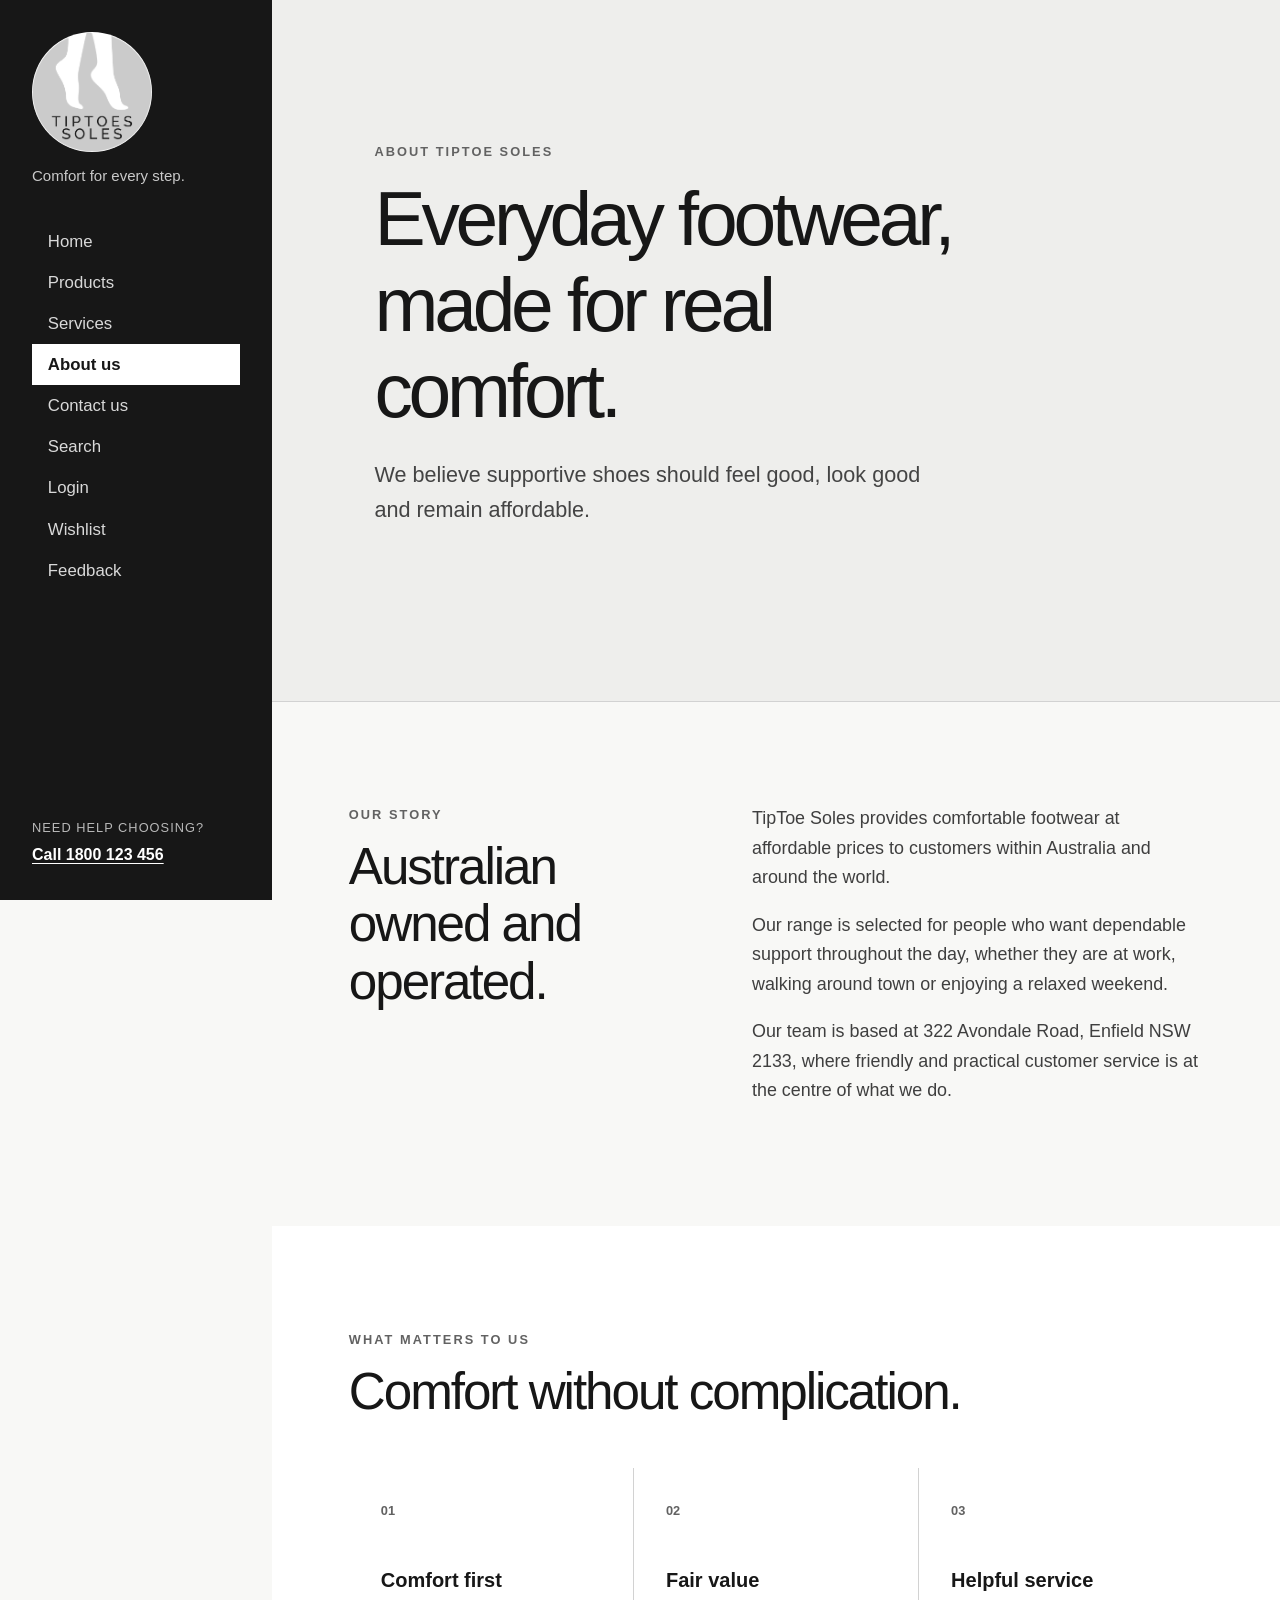
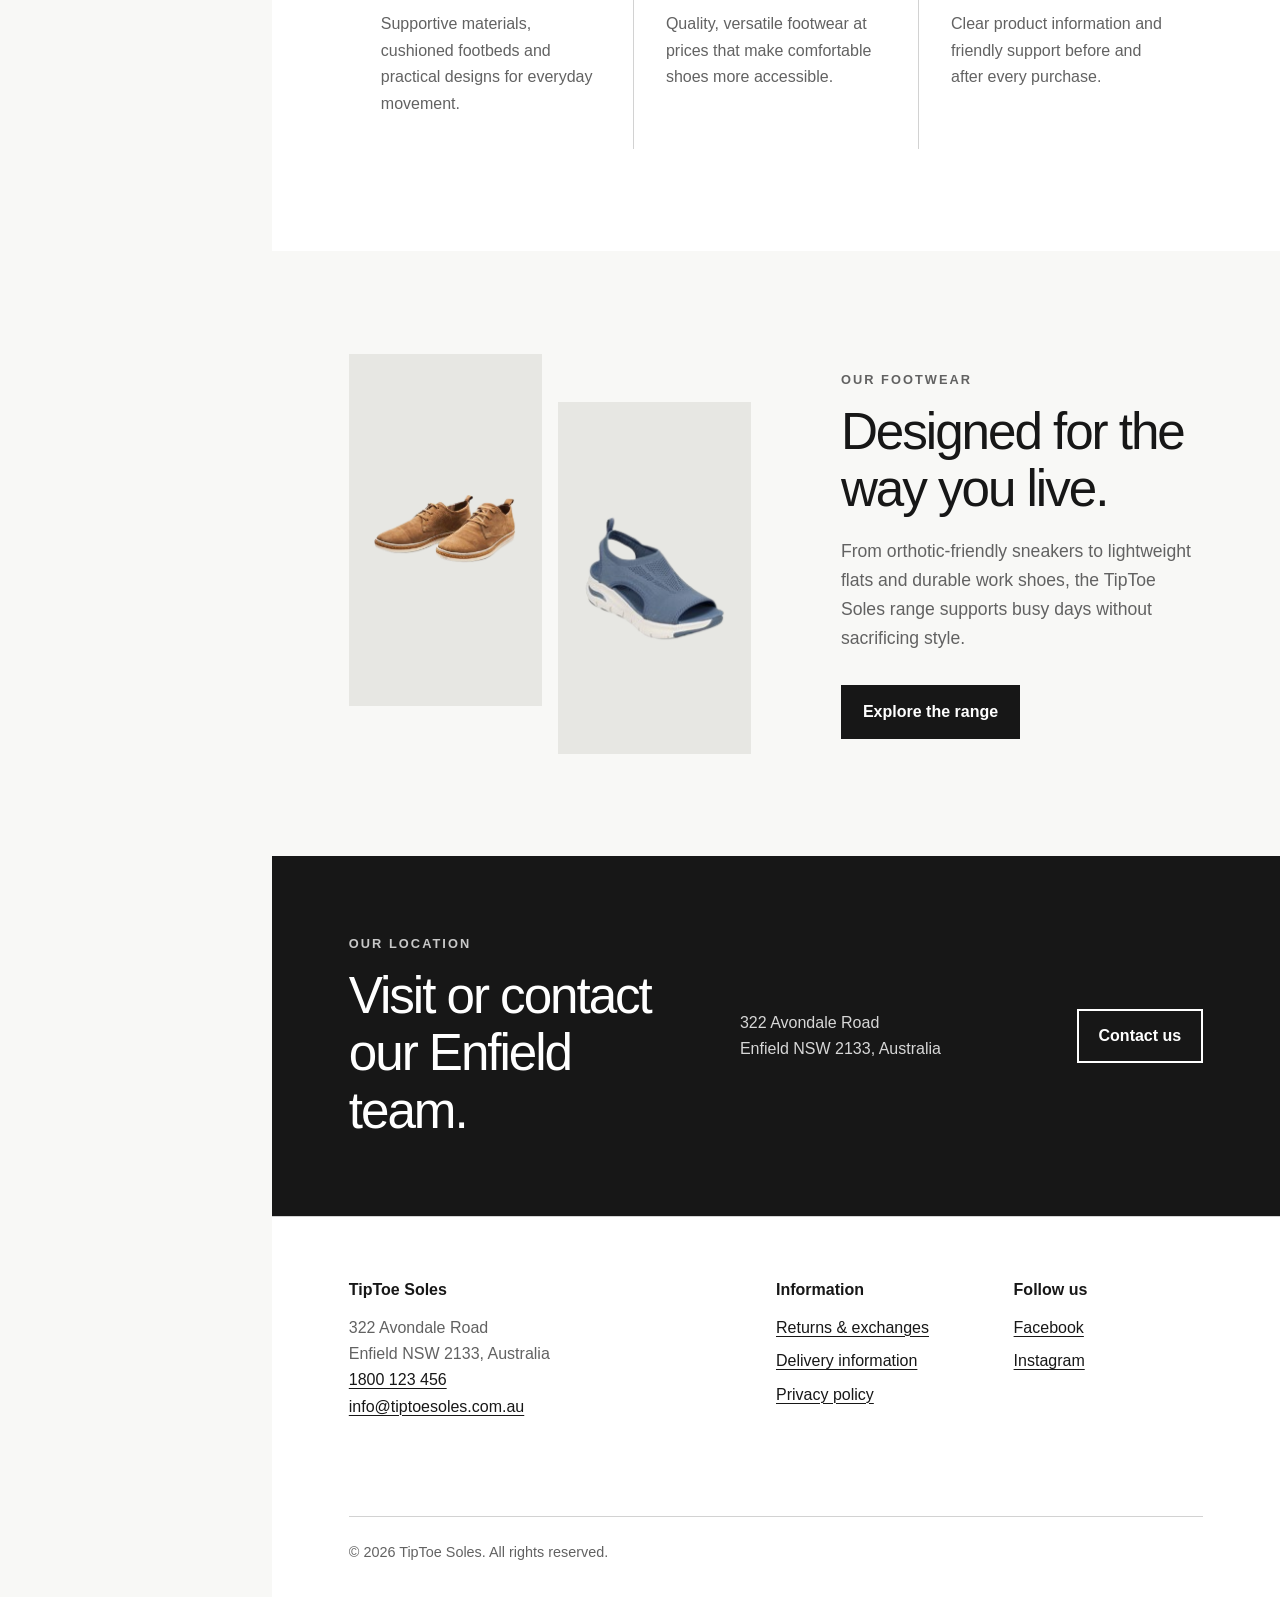
==== about.html @ 73b61283 "first commit" ====
<!doctype html>
<html lang="en-AU">
<head>
  <meta charset="utf-8">
  <meta name="viewport" content="width=device-width, initial-scale=1">
  <meta name="description" content="Learn about TipToe Soles, an Australian owned and operated comfort footwear company.">
  <title>About Us | TipToe Soles</title>
  <link rel="stylesheet" href="styles.css">
</head>
<body>
  <a class="skip-link" href="#main-content">Skip to main content</a>

  <div class="site-shell">
    <header class="site-header">
      <a class="brand" href="index.html" aria-label="TipToe Soles home">
        <img src="images/TipToe Soles_Logo_colour.png" alt="TipToe Soles">
      </a>
      <p class="brand-line">Comfort for every step.</p>

      <nav class="site-nav" aria-label="Main navigation">
        <ul>
          <li><a href="index.html">Home</a></li>
          <li><a href="products.html">Products</a></li>
          <li><a href="index.html#services">Services</a></li>
          <li><a class="current-page" href="about.html" aria-current="page">About us</a></li>
          <li><a href="contact.html">Contact us</a></li>
          <li><a href="search.html">Search</a></li>
          <li><a href="login.html">Login</a></li>
          <li><a href="wishlist.html">Wishlist</a></li>
          <li><a href="feedback.html">Feedback</a></li>
        </ul>
      </nav>

      <p class="header-help">Need help choosing?</p>
      <a class="text-link light-link" href="tel:1800123456">Call 1800 123 456</a>
    </header>

    <div class="page-column">
      <main id="main-content">
        <header class="page-hero">
          <p class="eyebrow">About TipToe Soles</p>
          <h1>Everyday footwear, made for real comfort.</h1>
          <p>We believe supportive shoes should feel good, look good and remain affordable.</p>
        </header>

        <section class="story-grid section" aria-labelledby="story-heading">
          <div>
            <p class="eyebrow">Our story</p>
            <h2 id="story-heading">Australian owned and operated.</h2>
          </div>
          <div class="prose">
            <p>TipToe Soles provides comfortable footwear at affordable prices to customers within Australia and around the world.</p>
            <p>Our range is selected for people who want dependable support throughout the day, whether they are at work, walking around town or enjoying a relaxed weekend.</p>
            <p>Our team is based at 322 Avondale Road, Enfield NSW 2133, where friendly and practical customer service is at the centre of what we do.</p>
          </div>
        </section>

        <section class="values-section section" aria-labelledby="values-heading">
          <p class="eyebrow">What matters to us</p>
          <h2 id="values-heading">Comfort without complication.</h2>
          <div class="values-grid">
            <article>
              <p class="number" aria-hidden="true">01</p>
              <h3>Comfort first</h3>
              <p>Supportive materials, cushioned footbeds and practical designs for everyday movement.</p>
            </article>
            <article>
              <p class="number" aria-hidden="true">02</p>
              <h3>Fair value</h3>
              <p>Quality, versatile footwear at prices that make comfortable shoes more accessible.</p>
            </article>
            <article>
              <p class="number" aria-hidden="true">03</p>
              <h3>Helpful service</h3>
              <p>Clear product information and friendly support before and after every purchase.</p>
            </article>
          </div>
        </section>

        <section class="about-feature" aria-labelledby="footwear-heading">
          <div class="about-image-grid">
            <img src="images/Gary Tan.png" alt="Gary Tan men's leather comfort shoe">
            <img src="images/Clancy Blue.png" alt="Clancy Blue women's ventilated comfort sandal">
          </div>
          <div>
            <p class="eyebrow">Our footwear</p>
            <h2 id="footwear-heading">Designed for the way you live.</h2>
            <p>From orthotic-friendly sneakers to lightweight flats and durable work shoes, the TipToe Soles range supports busy days without sacrificing style.</p>
            <a class="button button-primary" href="products.html">Explore the range</a>
          </div>
        </section>

        <section class="contact-band" aria-labelledby="visit-heading">
          <div>
            <p class="eyebrow">Our location</p>
            <h2 id="visit-heading">Visit or contact our Enfield team.</h2>
          </div>
          <address>322 Avondale Road<br>Enfield NSW 2133, Australia</address>
          <a class="button button-tertiary" href="contact.html">Contact us</a>
        </section>
      </main>

      <footer class="site-footer">
        <div>
          <h2>TipToe Soles</h2>
          <address>322 Avondale Road<br>Enfield NSW 2133, Australia</address>
          <p><a href="tel:1800123456">1800 123 456</a><br><a href="mailto:info@tiptoesoles.com.au">info@tiptoesoles.com.au</a></p>
        </div>
        <div>
          <h2>Information</h2>
          <ul>
            <li><a href="returns.html">Returns &amp; exchanges</a></li>
            <li><a href="delivery.html">Delivery information</a></li>
            <li><a href="privacy.html">Privacy policy</a></li>
          </ul>
        </div>
        <div>
          <h2>Follow us</h2>
          <ul>
            <li><a href="https://www.facebook.com/">Facebook</a></li>
            <li><a href="https://www.instagram.com/">Instagram</a></li>
          </ul>
        </div>
        <p class="copyright">&copy; 2026 TipToe Soles. All rights reserved.</p>
      </footer>
    </div>
  </div>
</body>
</html>
---- styles.css ----
:root {
  --ink: #171717;
  --charcoal: #252525;
  --mid-grey: #626262;
  --line: #d2d2d2;
  --mist: #eeeeec;
  --soft-white: #f8f8f6;
  --white: #ffffff;
  --content-width: 1180px;
}

* {
  box-sizing: border-box;
}

html {
  scroll-behavior: smooth;
}

body {
  margin: 0;
  background: var(--soft-white);
  color: var(--ink);
  font-family: Arial, Helvetica, sans-serif;
  font-size: 1rem;
  line-height: 1.65;
}

img {
  display: block;
  max-width: 100%;
}

a {
  color: var(--ink);
  text-decoration-thickness: 0.08em;
  text-underline-offset: 0.18em;
}

a:visited {
  color: #484848;
}

a:hover {
  color: #000000;
  text-decoration-thickness: 0.14em;
}

a:focus-visible,
button:focus-visible,
input:focus-visible,
select:focus-visible,
textarea:focus-visible {
  outline: 3px solid #000000;
  outline-offset: 4px;
}

h1,
h2,
h3,
p {
  margin-top: 0;
}

h1,
h2,
h3 {
  line-height: 1.12;
}

h1 {
  max-width: 13ch;
  margin-bottom: 1.5rem;
  font-size: clamp(2.8rem, 6vw, 6rem);
  font-weight: 500;
  letter-spacing: -0.055em;
}

h2 {
  margin-bottom: 1.25rem;
  font-size: clamp(2rem, 4vw, 3.6rem);
  font-weight: 500;
  letter-spacing: -0.04em;
}

h3 {
  font-size: 1.25rem;
}

address {
  font-style: normal;
}

.skip-link {
  position: fixed;
  z-index: 20;
  top: 0.75rem;
  left: 0.75rem;
  padding: 0.7rem 1rem;
  transform: translateY(-160%);
  background: var(--white);
  color: var(--ink);
  font-weight: 700;
}

.skip-link:focus {
  transform: translateY(0);
}

.site-shell {
  display: grid;
  grid-template-columns: 17rem minmax(0, 1fr);
  min-height: 100vh;
}

.site-header {
  position: sticky;
  top: 0;
  display: flex;
  height: 100vh;
  padding: 2rem;
  flex-direction: column;
  background: var(--ink);
  color: var(--white);
}

.brand {
  display: block;
  width: 7.5rem;
  margin-bottom: 0.75rem;
  background: var(--white);
  border-radius: 50%;
}

.brand img {
  width: 100%;
  height: auto;
  border-radius: 50%;
  filter: grayscale(1) contrast(1.1);
}

.brand-line {
  margin-bottom: 2rem;
  color: #c9c9c9;
  font-size: 0.94rem;
}

.site-nav ul,
.site-footer ul {
  margin: 0;
  padding: 0;
  list-style: none;
}

.site-nav a {
  display: block;
  padding: 0.42rem 0.8rem;
  border-left: 3px solid transparent;
  color: #d9d9d9;
  font-size: 1.05rem;
  text-decoration: none;
}

.site-nav a:visited {
  color: #d9d9d9;
}

.site-nav a:hover,
.site-nav a:focus-visible {
  border-left-color: #8f8f8f;
  background: #333333;
  color: var(--white);
}

.site-nav .current-page,
.site-nav .current-page:visited {
  border-left-color: var(--white);
  background: var(--white);
  color: var(--ink);
  font-weight: 700;
}

.header-help {
  margin-top: auto;
  margin-bottom: 0.2rem;
  color: #b8b8b8;
  font-size: 0.8rem;
  letter-spacing: 0.08em;
  text-transform: uppercase;
}

.light-link,
.light-link:visited {
  color: var(--white);
}

.page-column {
  min-width: 0;
}

.hero {
  display: grid;
  min-height: 75vh;
  padding: clamp(3rem, 7vw, 7rem);
  grid-template-columns: minmax(0, 1fr) minmax(20rem, 0.85fr);
  align-items: center;
  gap: clamp(2.5rem, 6vw, 6rem);
}

.eyebrow {
  margin-bottom: 0.8rem;
  color: var(--mid-grey);
  font-size: 0.8rem;
  font-weight: 700;
  letter-spacing: 0.16em;
  text-transform: uppercase;
}

.hero-intro,
.page-hero > p:last-child {
  max-width: 36rem;
  margin-bottom: 2rem;
  color: #444444;
  font-size: clamp(1.12rem, 2vw, 1.35rem);
}

.button-row {
  display: flex;
  flex-wrap: wrap;
  gap: 0.75rem;
}

.button {
  display: inline-block;
  min-height: 3rem;
  padding: 0.72rem 1.25rem;
  border: 2px solid var(--ink);
  font: inherit;
  font-weight: 700;
  text-decoration: none;
  cursor: pointer;
}

.button:visited {
  color: inherit;
}

.button-primary {
  background: var(--ink);
  color: var(--white);
}

.button-primary:visited,
.button-primary:hover {
  color: var(--white);
}

.button-primary:hover {
  background: #3a3a3a;
}

.button-secondary {
  background: transparent;
  color: var(--ink);
}

.button-secondary:hover {
  background: var(--mist);
}

.button-tertiary {
  background: transparent;
  color: var(--white);
  border: 2px solid var(--white);
}

.button-tertiary:visited {
  color: var(--white);
}

.button-tertiary:hover {
  background: var(--mist);
  color: var(--ink);
}

.button-light {
  border-color: var(--white);
  background: var(--white);
  color: var(--ink);
}

.button-light:visited,
.button-light:hover {
  color: var(--ink);
}

.button-light:hover {
  background: #dfdfdf;
}

.hero-product {
  padding: clamp(1.5rem, 4vw, 3rem);
  background: var(--mist);
}

.hero-product > img {
  width: 100%;
  min-height: 18rem;
  object-fit: contain;
  mix-blend-mode: multiply;
}

.product-label,
.product-type {
  margin-bottom: 0.4rem;
  color: var(--mid-grey);
  font-size: 0.8rem;
  font-weight: 700;
  letter-spacing: 0.08em;
  text-transform: uppercase;
}

.featured-details {
  display: flex;
  padding-top: 1.25rem;
  border-top: 1px solid #bdbdbd;
  justify-content: space-between;
  gap: 1.5rem;
}

.featured-details h2 {
  margin-bottom: 0.3rem;
  font-size: 1.5rem;
  font-weight: 700;
  letter-spacing: -0.02em;
}

.featured-details p {
  margin-bottom: 0;
  color: var(--mid-grey);
}

.featured-details .price {
  color: var(--ink);
  font-size: 1.4rem;
  font-weight: 700;
}

.benefits {
  display: grid;
  padding: 1.5rem clamp(3rem, 7vw, 7rem);
  border-top: 1px solid var(--line);
  border-bottom: 1px solid var(--line);
  grid-template-columns: repeat(3, 1fr);
  gap: 2rem;
}

.benefits p {
  margin-bottom: 0;
}

.benefits strong,
.benefits span {
  display: block;
}

.benefits span {
  color: var(--mid-grey);
  font-size: 0.92rem;
}

.section {
  max-width: var(--content-width);
  margin-inline: auto;
  padding: clamp(4rem, 8vw, 8rem) clamp(2rem, 6vw, 5rem);
}

.section-heading {
  display: flex;
  margin-bottom: 2.5rem;
  align-items: end;
  justify-content: space-between;
  gap: 2rem;
}

.section-heading h2 {
  margin-bottom: 0;
}

.text-link {
  font-weight: 700;
}

.product-grid {
  display: grid;
  grid-template-columns: repeat(3, 1fr);
  gap: 1.5rem;
}

.product-card {
  border: 1px solid var(--line);
  background: var(--white);
}

.product-card > a {
  display: block;
  padding: 1.5rem;
  background: var(--mist);
}

.product-card img {
  width: 100%;
  height: 14rem;
  object-fit: contain;
  mix-blend-mode: multiply;
  transition: transform 180ms ease;
}

.product-card > a:hover img {
  transform: scale(1.03);
}

.product-card-content {
  padding: 1.4rem;
}

.product-card h3 {
  margin-bottom: 0.5rem;
}

.product-card-content > p:not(.product-type):not(.card-price) {
  min-height: 5rem;
  color: var(--mid-grey);
}

.card-price {
  margin-bottom: 0;
  font-size: 1.2rem;
  font-weight: 700;
}

.service-panel,
.contact-band {
  display: grid;
  padding: clamp(3rem, 6vw, 6rem);
  background: var(--ink);
  color: var(--white);
  grid-template-columns: 1.1fr 0.9fr;
  align-items: center;
  gap: 4rem;
}

.service-panel .eyebrow,
.contact-band .eyebrow {
  color: #c8c8c8;
}

.service-panel h2,
.contact-band h2 {
  margin-bottom: 0;
}

.service-panel > div:last-child p {
  margin-bottom: 1.5rem;
  color: #d7d7d7;
  font-size: 1.1rem;
}

.site-footer {
  display: grid;
  padding: 4rem clamp(2rem, 6vw, 5rem) 2rem;
  border-top: 1px solid var(--line);
  background: var(--white);
  grid-template-columns: 2fr 1fr 1fr;
  gap: 3rem;
}

.site-footer h2 {
  margin-bottom: 1rem;
  font-size: 1rem;
  font-weight: 700;
  letter-spacing: 0;
}

.site-footer p,
.site-footer address {
  color: var(--mid-grey);
}

.site-footer li {
  margin-bottom: 0.45rem;
}

.copyright {
  margin-top: 2rem;
  margin-bottom: 0;
  padding-top: 1.5rem;
  border-top: 1px solid var(--line);
  grid-column: 1 / -1;
  font-size: 0.9rem;
}

.page-hero {
  padding: clamp(5rem, 11vw, 10rem) clamp(2rem, 8vw, 8rem);
  border-bottom: 1px solid var(--line);
  background: var(--mist);
}

.page-hero h1 {
  max-width: 14ch;
}

.story-grid {
  display: grid;
  grid-template-columns: 0.8fr 1.2fr;
  gap: clamp(3rem, 8vw, 7rem);
}

.prose {
  max-width: 42rem;
  color: #3f3f3f;
  font-size: 1.12rem;
}

.values-section {
  max-width: none;
  background: var(--white);
}

.values-section > .eyebrow,
.values-section > h2,
.values-grid {
  max-width: calc(var(--content-width) - 10rem);
  margin-inline: auto;
}

.values-grid {
  display: grid;
  margin-top: 3rem;
  grid-template-columns: repeat(3, 1fr);
  gap: 1px;
  background: var(--line);
}

.values-grid article {
  padding: 2rem;
  background: var(--white);
}

.values-grid .number {
  margin-bottom: 3rem;
  color: var(--mid-grey);
  font-size: 0.8rem;
  font-weight: 700;
}

.values-grid article p:last-child {
  margin-bottom: 0;
  color: var(--mid-grey);
}

.about-feature {
  display: grid;
  max-width: var(--content-width);
  margin-inline: auto;
  padding: clamp(4rem, 8vw, 8rem) clamp(2rem, 6vw, 5rem);
  grid-template-columns: 1fr 0.9fr;
  align-items: center;
  gap: clamp(3rem, 7vw, 7rem);
}

.about-image-grid {
  display: grid;
  grid-template-columns: 1fr 1fr;
  gap: 1rem;
}

.about-image-grid img {
  width: 100%;
  height: 22rem;
  padding: 1.5rem;
  background: var(--mist);
  object-fit: contain;
  mix-blend-mode: multiply;
}

.about-image-grid img:last-child {
  margin-top: 3rem;
}

.about-feature > div:last-child > p:not(.eyebrow) {
  margin-bottom: 2rem;
  color: var(--mid-grey);
  font-size: 1.1rem;
}

.contact-band {
  grid-template-columns: 1.2fr 1fr auto;
}

.contact-band address {
  color: #d7d7d7;
}

.contact-hero {
  background: var(--ink);
  color: var(--white);
}

.contact-hero .eyebrow,
.contact-hero > p:last-child {
  color: #c8c8c8;
}

.contact-layout {
  display: grid;
  grid-template-columns: 0.8fr 1.2fr;
  gap: clamp(3rem, 8vw, 7rem);
}

.contact-details > p:not(.eyebrow) {
  color: var(--mid-grey);
}

.contact-details dl {
  margin: 2.5rem 0;
}

.contact-details dl div {
  padding: 1.1rem 0;
  border-top: 1px solid var(--line);
}

.contact-details dl div:last-child {
  border-bottom: 1px solid var(--line);
}

.contact-details dt {
  color: var(--mid-grey);
  font-size: 0.8rem;
  font-weight: 700;
  letter-spacing: 0.08em;
  text-transform: uppercase;
}

.contact-details dd {
  margin-left: 0;
  font-size: 1.05rem;
}

.policy-help {
  padding: 1.5rem;
  background: var(--mist);
}

.policy-help p {
  color: var(--mid-grey);
}

.contact-form fieldset {
  margin: 0;
  padding: 2rem;
  border: 1px solid var(--line);
  background: var(--white);
}

.contact-form legend {
  padding: 0 0.5rem;
  font-size: 1.5rem;
  font-weight: 700;
}

.form-note {
  color: var(--mid-grey);
  font-size: 0.9rem;
}

.form-row {
  display: grid;
  grid-template-columns: 1fr 1fr;
  gap: 1rem;
}

.contact-form label {
  display: block;
  margin-top: 1rem;
  margin-bottom: 0.35rem;
  font-weight: 700;
}

.contact-form input,
.contact-form select,
.contact-form textarea {
  width: 100%;
  min-height: 3rem;
  padding: 0.65rem 0.75rem;
  border: 1px solid #777777;
  border-radius: 0;
  background: var(--white);
  color: var(--ink);
  font: inherit;
}

.contact-form textarea {
  resize: vertical;
}

.contact-form .button {
  margin-top: 1.5rem;
}

/* Shared navigation controls */

.header-top {
  display: block;
}

.menu-toggle {
  display: none;
}

.nav-count {
  display: inline-grid;
  min-width: 1.45rem;
  min-height: 1.45rem;
  margin-left: 0.25rem;
  padding-inline: 0.35rem;
  border: 1px solid #676767;
  border-radius: 999px;
  place-items: center;
  font-size: 0.72rem;
  line-height: 1;
}

.current-page .nav-count {
  border-color: #a9a9a9;
}

.sr-only {
  position: absolute;
  width: 1px;
  height: 1px;
  padding: 0;
  margin: -1px;
  overflow: hidden;
  clip: rect(0, 0, 0, 0);
  white-space: nowrap;
  border: 0;
}

/* Product catalogue and search */

.catalogue-toolbar,
.search-panel {
  display: grid;
  margin-bottom: 2rem;
  padding: 1.5rem;
  border: 1px solid var(--line);
  background: var(--mist);
  grid-template-columns: minmax(15rem, 1fr) minmax(11rem, 0.45fr) auto;
  align-items: end;
  gap: 1rem;
}

.field-group label {
  display: block;
  margin-bottom: 0.4rem;
  font-size: 0.9rem;
  font-weight: 700;
}

.field-group input,
.field-group select {
  width: 100%;
  min-height: 3.15rem;
  padding: 0.65rem 0.8rem;
  border: 1px solid #707070;
  border-radius: 0;
  background: var(--white);
  color: var(--ink);
  font: inherit;
}

.results-count {
  min-width: 5.5rem;
  margin-bottom: 0.72rem;
  color: var(--mid-grey);
  font-size: 0.9rem;
  font-weight: 700;
  text-align: right;
}

.catalogue-grid,
.wishlist-grid {
  display: grid;
  grid-template-columns: repeat(2, minmax(0, 1fr));
  gap: 1.5rem;
}

.catalogue-card {
  display: flex;
  min-width: 0;
  border: 1px solid var(--line);
  background: var(--white);
  flex-direction: column;
  scroll-margin-top: 2rem;
}

.catalogue-card:target {
  outline: 3px solid var(--ink);
  outline-offset: 4px;
}

.product-image-link {
  display: block;
  padding: 1.75rem;
  background: var(--mist);
}

.product-image-link img {
  width: 100%;
  height: 17rem;
  object-fit: contain;
  mix-blend-mode: multiply;
  transition: transform 180ms ease;
}

.product-image-link:hover img {
  transform: scale(1.025);
}

.catalogue-card-content {
  display: flex;
  height: 100%;
  padding: 1.6rem;
  flex-direction: column;
}

.catalogue-card-content h2 {
  margin-bottom: 0.65rem;
  font-size: 1.75rem;
  font-weight: 700;
  letter-spacing: -0.025em;
}

.catalogue-card-content > p:not(.product-type):not(.card-price) {
  color: var(--mid-grey);
}

.size-list {
  margin: auto 0 1.25rem;
  padding: 1rem 0 0;
  border-top: 1px solid var(--line);
  color: var(--mid-grey);
  list-style: none;
  font-size: 0.9rem;
}

.size-list li + li {
  margin-top: 0.2rem;
}

.product-card-actions {
  margin-top: 1rem;
}

.wishlist-button,
.text-button,
.password-toggle {
  border: 0;
  background: none;
  color: var(--ink);
  font: inherit;
  font-weight: 700;
  text-decoration: underline;
  text-decoration-thickness: 0.08em;
  text-underline-offset: 0.2em;
  cursor: pointer;
}

.wishlist-button {
  width: 100%;
  min-height: 3rem;
  padding: 0.65rem 1rem;
  border: 2px solid var(--ink);
  text-decoration: none;
}

.wishlist-button:hover {
  background: var(--mist);
}

.wishlist-button.is-selected {
  background: var(--ink);
  color: var(--white);
}

.wishlist-button.is-selected:hover {
  background: #3a3a3a;
}

.text-button {
  margin-top: 0.9rem;
  padding: 0;
  text-align: left;
}

/* Services */

.service-grid {
  display: grid;
  margin-top: 3rem;
  border-top: 1px solid var(--line);
  border-left: 1px solid var(--line);
  grid-template-columns: repeat(2, minmax(0, 1fr));
}

.service-card {
  min-height: 19rem;
  padding: 2rem;
  border-right: 1px solid var(--line);
  border-bottom: 1px solid var(--line);
  background: var(--white);
}

.service-card .number {
  margin-bottom: 3.5rem;
  color: var(--mid-grey);
  font-size: 0.8rem;
  font-weight: 700;
}

.service-card p:last-child {
  margin-bottom: 0;
  color: var(--mid-grey);
}

.contact-band > p {
  margin-bottom: 0;
  color: #d7d7d7;
  font-size: 1.05rem;
}

/* Login and shared forms */

.auth-layout {
  display: grid;
  min-height: 72vh;
  padding: clamp(4rem, 8vw, 8rem) clamp(2rem, 8vw, 8rem);
  background: var(--mist);
  grid-template-columns: 0.85fr 1.15fr;
  align-items: center;
  gap: clamp(3rem, 8vw, 7rem);
}

.auth-copy > p:not(.eyebrow) {
  max-width: 34rem;
  color: var(--mid-grey);
  font-size: 1.08rem;
}

.standard-form {
  width: 100%;
  max-width: 46rem;
  margin-inline: auto;
}

.standard-form fieldset {
  margin: 0;
  padding: clamp(1.4rem, 4vw, 2.25rem);
  border: 1px solid var(--line);
  background: var(--white);
}

.standard-form legend {
  padding: 0 0.5rem;
  font-size: 1.5rem;
  font-weight: 700;
}

.standard-form label {
  display: block;
  margin-top: 1rem;
  margin-bottom: 0.35rem;
  font-weight: 700;
}

.standard-form input:not([type="checkbox"]),
.standard-form select,
.standard-form textarea {
  width: 100%;
  min-height: 3rem;
  padding: 0.65rem 0.75rem;
  border: 1px solid #777777;
  border-radius: 0;
  background: var(--white);
  color: var(--ink);
  font: inherit;
}

.standard-form textarea {
  resize: vertical;
}

.standard-form .button {
  margin-top: 1.5rem;
}

.password-field {
  position: relative;
}

.password-toggle {
  display: block;
  margin-top: 0.5rem;
  padding: 0;
  font-size: 0.9rem;
}

.checkbox-row {
  display: flex;
  margin-top: 1.25rem;
  align-items: flex-start;
  gap: 0.65rem;
}

.checkbox-row input {
  width: 1.15rem;
  height: 1.15rem;
  margin-top: 0.25rem;
  flex: 0 0 auto;
}

.checkbox-row label {
  margin: 0;
  font-weight: 400;
}

.form-status {
  margin-top: 1.25rem;
  margin-bottom: 0;
  padding: 1rem;
  border-left: 4px solid var(--ink);
  background: var(--mist);
}

/* Customer policies */

.policy-layout {
  display: grid;
  width: min(100%, 68rem);
  margin-inline: auto;
  padding: clamp(4rem, 8vw, 7rem) clamp(2rem, 6vw, 5rem);
  grid-template-columns: 15rem minmax(0, 1fr);
  align-items: start;
  gap: clamp(3rem, 7vw, 6rem);
}

.policy-nav {
  position: sticky;
  top: 2rem;
  padding: 1.4rem;
  border: 1px solid var(--line);
  background: var(--white);
}

.policy-nav h2 {
  margin-bottom: 1rem;
  font-size: 1rem;
  font-weight: 700;
  letter-spacing: 0;
}

.policy-nav ul {
  margin: 0;
  padding: 0;
  list-style: none;
}

.policy-nav li + li {
  margin-top: 0.5rem;
}

.policy-nav a {
  display: block;
  padding: 0.55rem 0.7rem;
  border-left: 3px solid transparent;
  color: var(--mid-grey);
  text-decoration: none;
}

.policy-nav a:hover,
.policy-nav a[aria-current="page"] {
  border-left-color: var(--ink);
  background: var(--mist);
  color: var(--ink);
}

.policy-nav a[aria-current="page"] {
  font-weight: 700;
}

.policy-copy {
  color: #3f3f3f;
  font-size: 1.07rem;
}

.policy-copy h2 {
  margin-top: 3rem;
  margin-bottom: 1rem;
  padding-top: 2rem;
  border-top: 1px solid var(--line);
  color: var(--ink);
  font-size: 1.75rem;
  font-weight: 700;
  letter-spacing: -0.025em;
}

.policy-copy h2:first-child {
  margin-top: 0;
  padding-top: 0;
  border-top: 0;
}

.policy-copy li + li {
  margin-top: 0.55rem;
}

.policy-note {
  margin: 2rem 0;
  padding: 1.25rem 1.5rem;
  border-left: 4px solid var(--ink);
  background: var(--mist);
}

/* Wishlist */

.empty-state {
  max-width: 42rem;
  margin-inline: auto;
  padding: clamp(2rem, 7vw, 5rem);
  border: 1px solid var(--line);
  background: var(--white);
  text-align: center;
}

.empty-state h2 {
  font-size: clamp(2rem, 5vw, 3.2rem);
}

.empty-state p {
  margin-bottom: 1.75rem;
  color: var(--mid-grey);
}

@media (max-width: 980px) {
  .site-shell {
    display: block;
  }

  .site-header {
    position: sticky;
    z-index: 10;
    display: block;
    height: auto;
    padding: 0.8rem 1rem;
    border-bottom: 1px solid #3d3d3d;
    box-shadow: 0 0.35rem 1.25rem rgb(0 0 0 / 18%);
  }

  .header-top {
    display: grid;
    grid-template-columns: auto 1fr auto;
    align-items: center;
    gap: 0.85rem;
  }

  .brand {
    width: 3.7rem;
    margin-bottom: 0;
  }

  .brand-line {
    margin-bottom: 0;
  }

  .js .menu-toggle {
    position: relative;
    display: grid;
    width: 3rem;
    height: 3rem;
    padding: 0;
    border: 1px solid #6e6e6e;
    background: transparent;
    color: var(--white);
    place-items: center;
    cursor: pointer;
  }

  .menu-icon,
  .menu-icon::before,
  .menu-icon::after {
    display: block;
    width: 1.35rem;
    height: 2px;
    background: currentColor;
    transition: transform 180ms ease, opacity 180ms ease;
  }

  .menu-icon {
    position: relative;
  }

  .menu-icon::before,
  .menu-icon::after {
    position: absolute;
    left: 0;
    content: "";
  }

  .menu-icon::before {
    transform: translateY(-0.42rem);
  }

  .menu-icon::after {
    transform: translateY(0.42rem);
  }

  .menu-open .menu-icon {
    background: transparent;
  }

  .menu-open .menu-icon::before {
    transform: rotate(45deg);
  }

  .menu-open .menu-icon::after {
    transform: rotate(-45deg);
  }

  .site-nav {
    margin-top: 0.75rem;
  }

  .site-nav ul {
    display: grid;
    grid-template-columns: repeat(2, minmax(0, 1fr));
    gap: 0.25rem;
  }

  .js .site-nav {
    max-height: 0;
    margin-top: 0;
    overflow: hidden;
    opacity: 0;
    visibility: hidden;
    transition: max-height 220ms ease, margin 220ms ease, opacity 160ms ease;
  }

  .js .menu-open .site-nav {
    max-height: calc(100vh - 5.5rem);
    margin-top: 0.75rem;
    overflow-y: auto;
    opacity: 1;
    visibility: visible;
  }

  .site-nav a {
    padding: 0.65rem 0.8rem;
  }

  .header-help,
  .site-header > .light-link {
    display: none;
  }

  .hero {
    min-height: auto;
    grid-template-columns: 1fr;
  }

  .hero-product {
    max-width: 38rem;
  }

  .product-grid,
  .values-grid {
    grid-template-columns: 1fr 1fr;
  }

  .product-grid article:last-child,
  .values-grid article:last-child {
    grid-column: 1 / -1;
  }

  .contact-band {
    grid-template-columns: 1fr 1fr;
  }

  .contact-band .button {
    justify-self: start;
  }

  .catalogue-toolbar,
  .search-panel {
    grid-template-columns: 1fr 0.55fr;
  }

  .results-count {
    grid-column: 1 / -1;
    margin-bottom: 0;
    text-align: left;
  }

  .auth-layout {
    grid-template-columns: 1fr;
  }

  .auth-copy {
    max-width: 42rem;
  }

  .policy-layout {
    grid-template-columns: 1fr;
  }

  .policy-nav {
    position: static;
  }

  .policy-nav ul {
    display: flex;
    flex-wrap: wrap;
    gap: 0.5rem;
  }

  .policy-nav li + li {
    margin-top: 0;
  }
}

@media (max-width: 700px) {
  h1 {
    font-size: clamp(2.7rem, 14vw, 4.2rem);
  }

  .site-header {
    padding: 0.65rem 0.8rem;
  }

  .brand {
    width: 3.25rem;
  }

  .brand-line {
    font-size: 0.84rem;
  }

  .site-nav ul {
    grid-template-columns: 1fr;
  }

  .site-nav a {
    padding: 0.55rem 0.7rem;
    font-size: 0.95rem;
  }

  .hero,
  .page-hero {
    padding: 3.5rem 1.25rem;
  }

  .hero-product > img {
    min-height: 12rem;
  }

  .benefits,
  .product-grid,
  .values-grid,
  .story-grid,
  .about-feature,
  .contact-band,
  .contact-layout,
  .site-footer,
  .form-row,
  .catalogue-grid,
  .wishlist-grid,
  .service-grid,
  .catalogue-toolbar,
  .search-panel {
    grid-template-columns: 1fr;
  }

  .benefits {
    padding: 1.5rem 1.25rem;
    gap: 1rem;
  }

  .section,
  .about-feature {
    padding: 4rem 1.25rem;
  }

  .section-heading {
    display: block;
  }

  .section-heading .text-link {
    display: inline-block;
    margin-top: 1rem;
  }

  .product-grid article:last-child,
  .values-grid article:last-child {
    grid-column: auto;
  }

  .product-card-content > p:not(.product-type):not(.card-price) {
    min-height: 0;
  }

  .service-panel,
  .contact-band {
    padding: 3.5rem 1.25rem;
    gap: 2rem;
  }

  .about-image-grid img {
    height: 13rem;
    padding: 0.75rem;
  }

  .about-image-grid img:last-child {
    margin-top: 1.5rem;
  }

  .contact-form fieldset {
    padding: 1.25rem;
  }

  .site-footer {
    padding: 3rem 1.25rem 1.5rem;
  }

  .button-row .button {
    width: 100%;
    text-align: center;
  }

  .catalogue-toolbar,
  .search-panel {
    padding: 1.1rem;
  }

  .product-image-link img {
    height: 14rem;
  }

  .service-card {
    min-height: 0;
  }

  .service-card .number {
    margin-bottom: 2rem;
  }

  .auth-layout {
    min-height: 0;
    padding: 4rem 1.25rem;
  }

  .policy-layout {
    padding: 4rem 1.25rem;
    gap: 2rem;
  }

  .policy-nav ul {
    display: block;
  }

  .policy-nav li + li {
    margin-top: 0.35rem;
  }

  .empty-state {
    padding: 2.5rem 1.25rem;
  }
}

@media (prefers-reduced-motion: reduce) {
  html {
    scroll-behavior: auto;
  }

  .product-card img {
    transition: none;
  }

  .menu-icon,
  .menu-icon::before,
  .menu-icon::after,
  .js .site-nav,
  .product-image-link img {
    transition: none;
  }
}
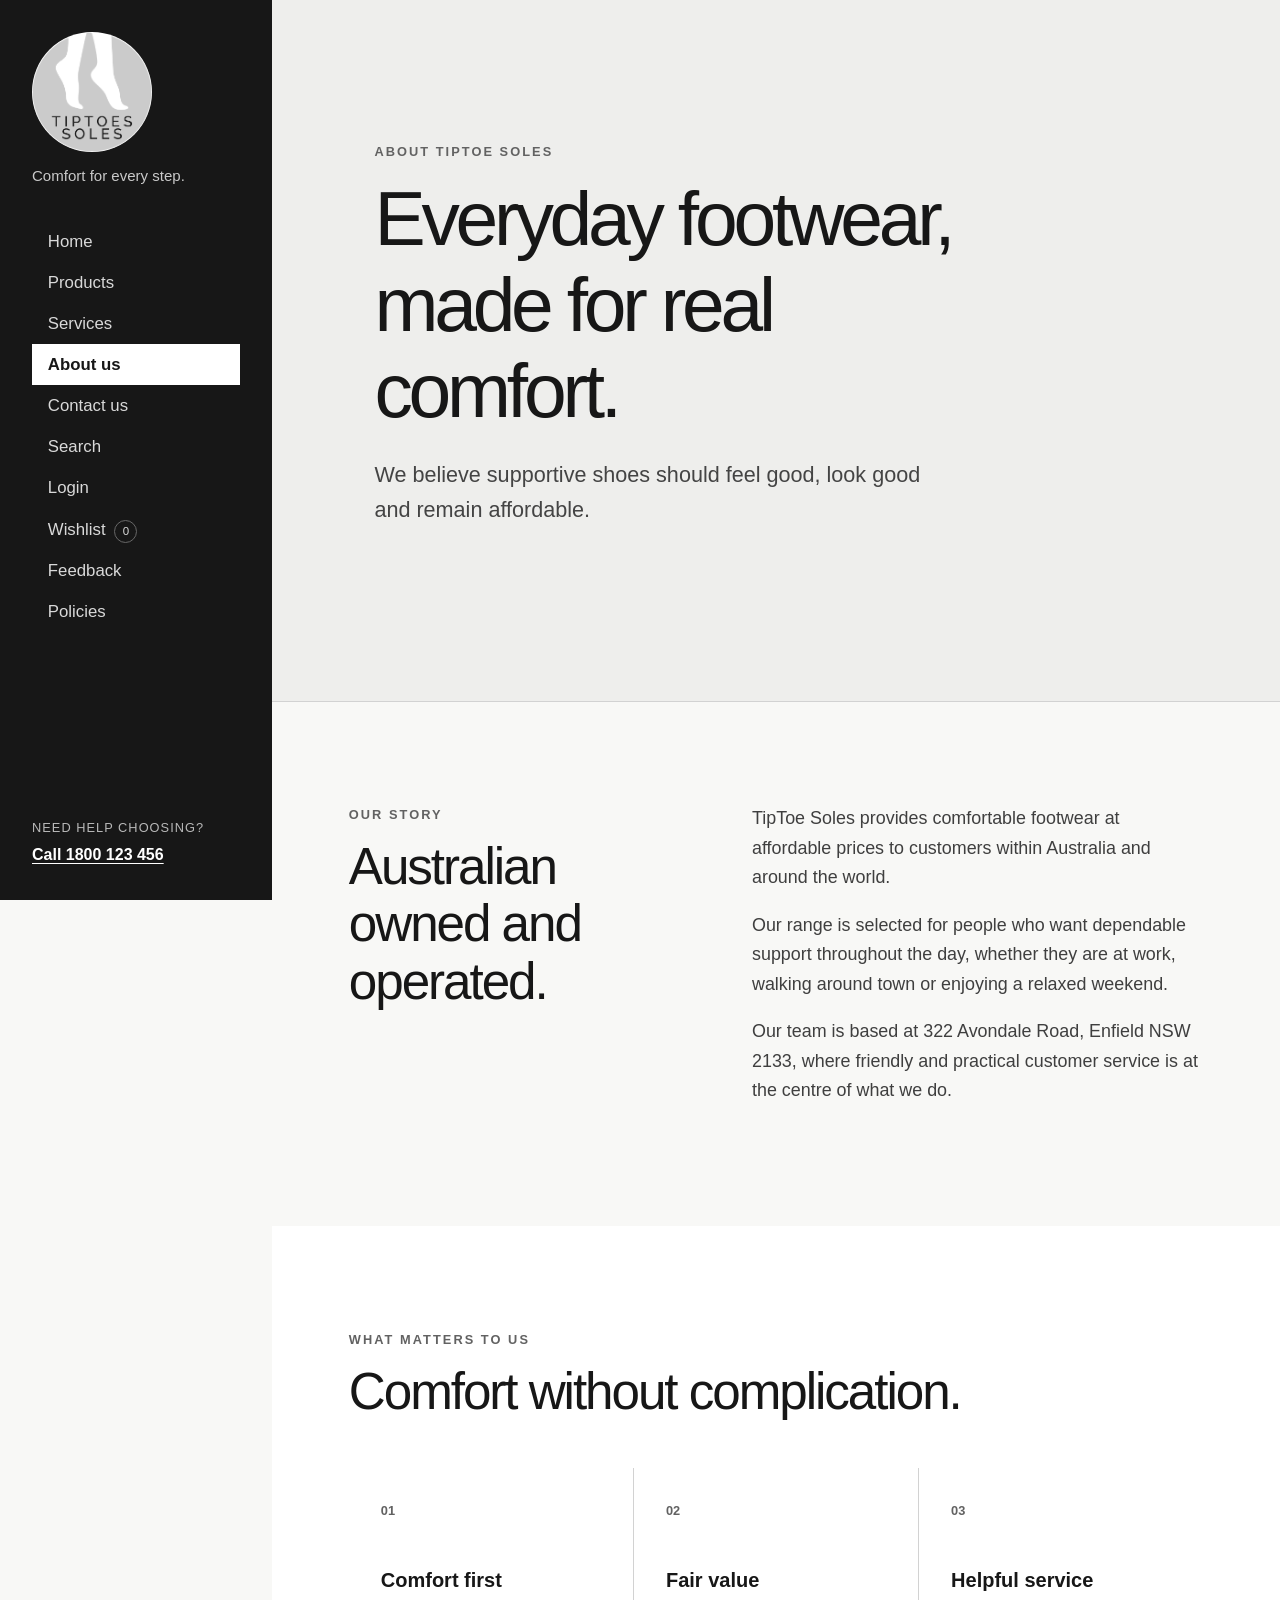
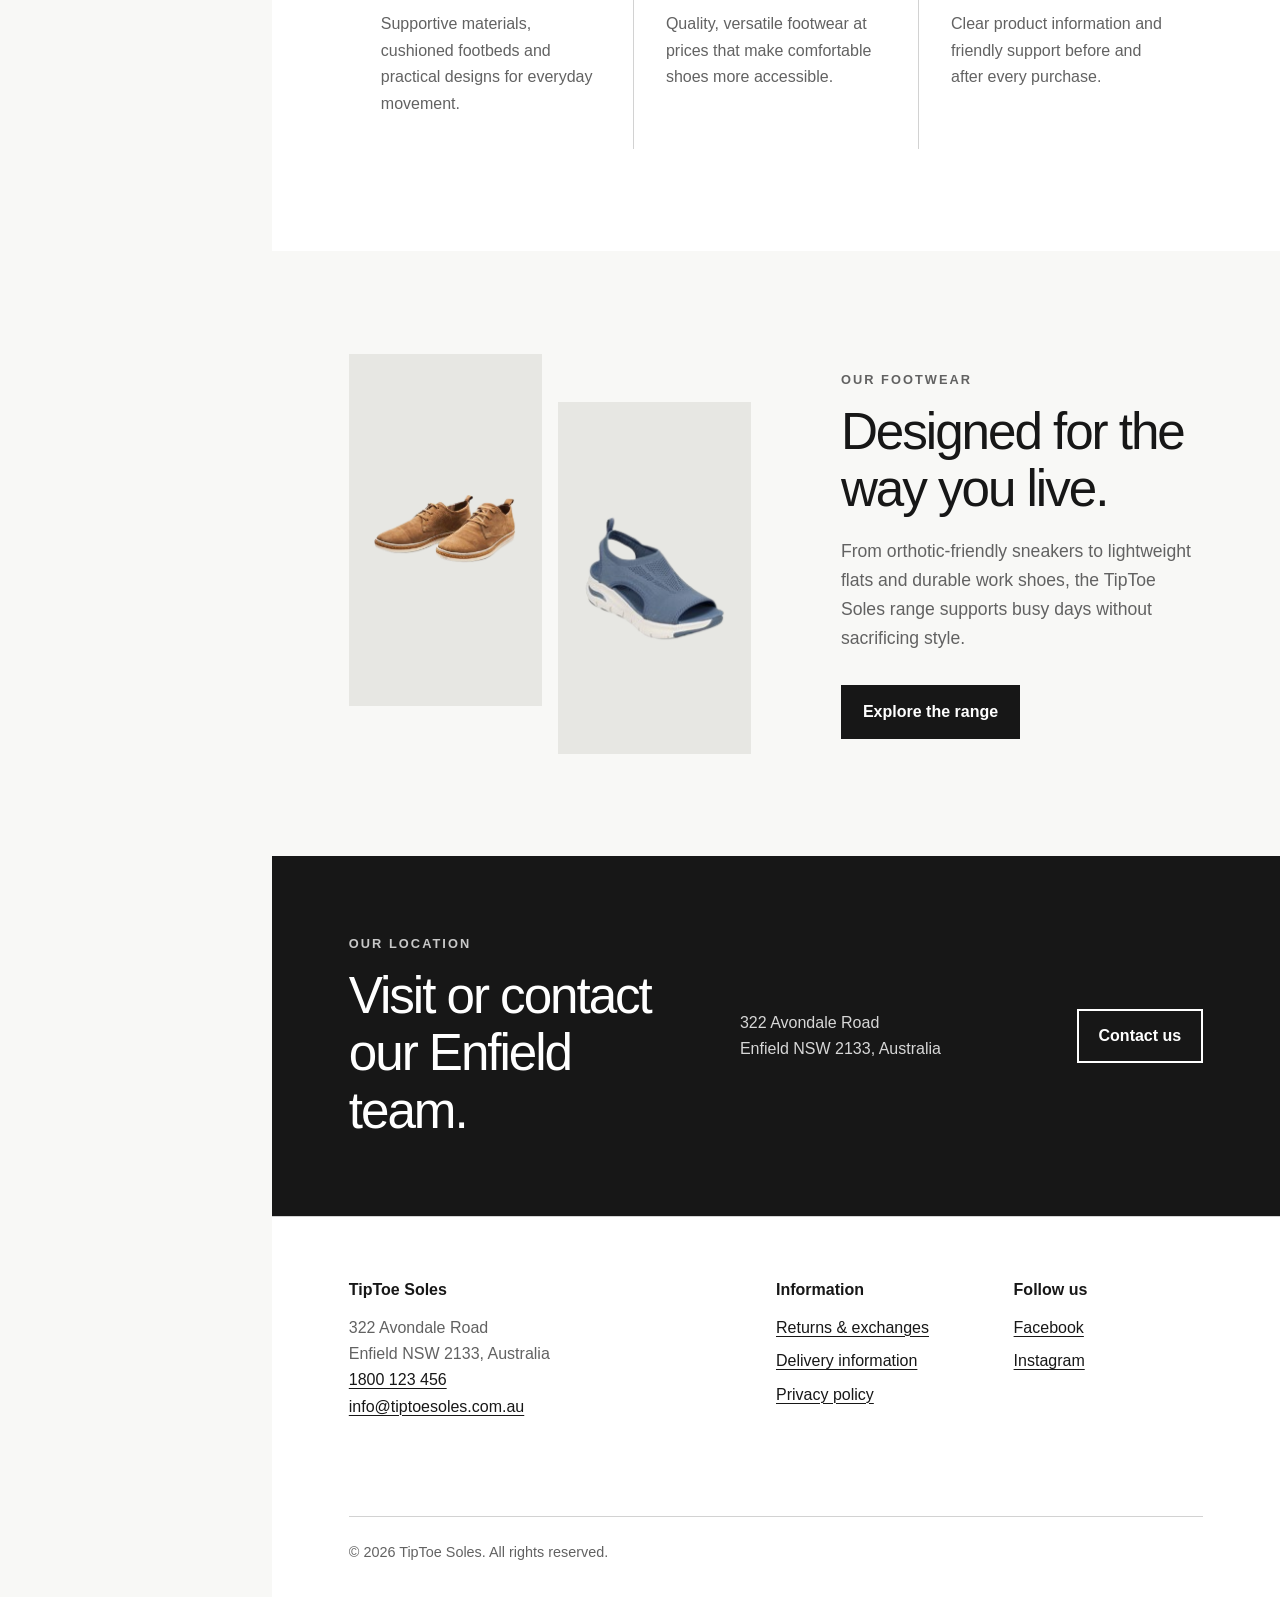
==== commit e2eb4938: "wishlist fix" ====
--- a/about.html
+++ b/about.html
@@ -6,28 +6,35 @@
   <meta name="description" content="Learn about TipToe Soles, an Australian owned and operated comfort footwear company.">
   <title>About Us | TipToe Soles</title>
   <link rel="stylesheet" href="styles.css">
+  <script src="site.js" defer></script>
 </head>
 <body>
   <a class="skip-link" href="#main-content">Skip to main content</a>
 
   <div class="site-shell">
     <header class="site-header">
-      <a class="brand" href="index.html" aria-label="TipToe Soles home">
-        <img src="images/TipToe Soles_Logo_colour.png" alt="TipToe Soles">
-      </a>
-      <p class="brand-line">Comfort for every step.</p>
+      <div class="header-top">
+        <a class="brand" href="index.html" aria-label="TipToe Soles home">
+          <img src="images/TipToe Soles_Logo_colour.png" alt="TipToe Soles">
+        </a>
+        <p class="brand-line">Comfort for every step.</p>
+        <button class="menu-toggle" type="button" aria-expanded="false" aria-controls="primary-menu" aria-label="Open menu">
+          <span class="menu-icon" aria-hidden="true"></span>
+        </button>
+      </div>
 
-      <nav class="site-nav" aria-label="Main navigation">
+      <nav class="site-nav" id="primary-menu" aria-label="Main navigation">
         <ul>
           <li><a href="index.html">Home</a></li>
           <li><a href="products.html">Products</a></li>
-          <li><a href="index.html#services">Services</a></li>
+          <li><a href="services.html">Services</a></li>
           <li><a class="current-page" href="about.html" aria-current="page">About us</a></li>
           <li><a href="contact.html">Contact us</a></li>
           <li><a href="search.html">Search</a></li>
           <li><a href="login.html">Login</a></li>
-          <li><a href="wishlist.html">Wishlist</a></li>
+          <li><a href="wishlist.html">Wishlist <span class="nav-count" data-wishlist-count>0</span></a></li>
           <li><a href="feedback.html">Feedback</a></li>
+          <li><a href="returns.html">Policies</a></li>
         </ul>
       </nav>
 
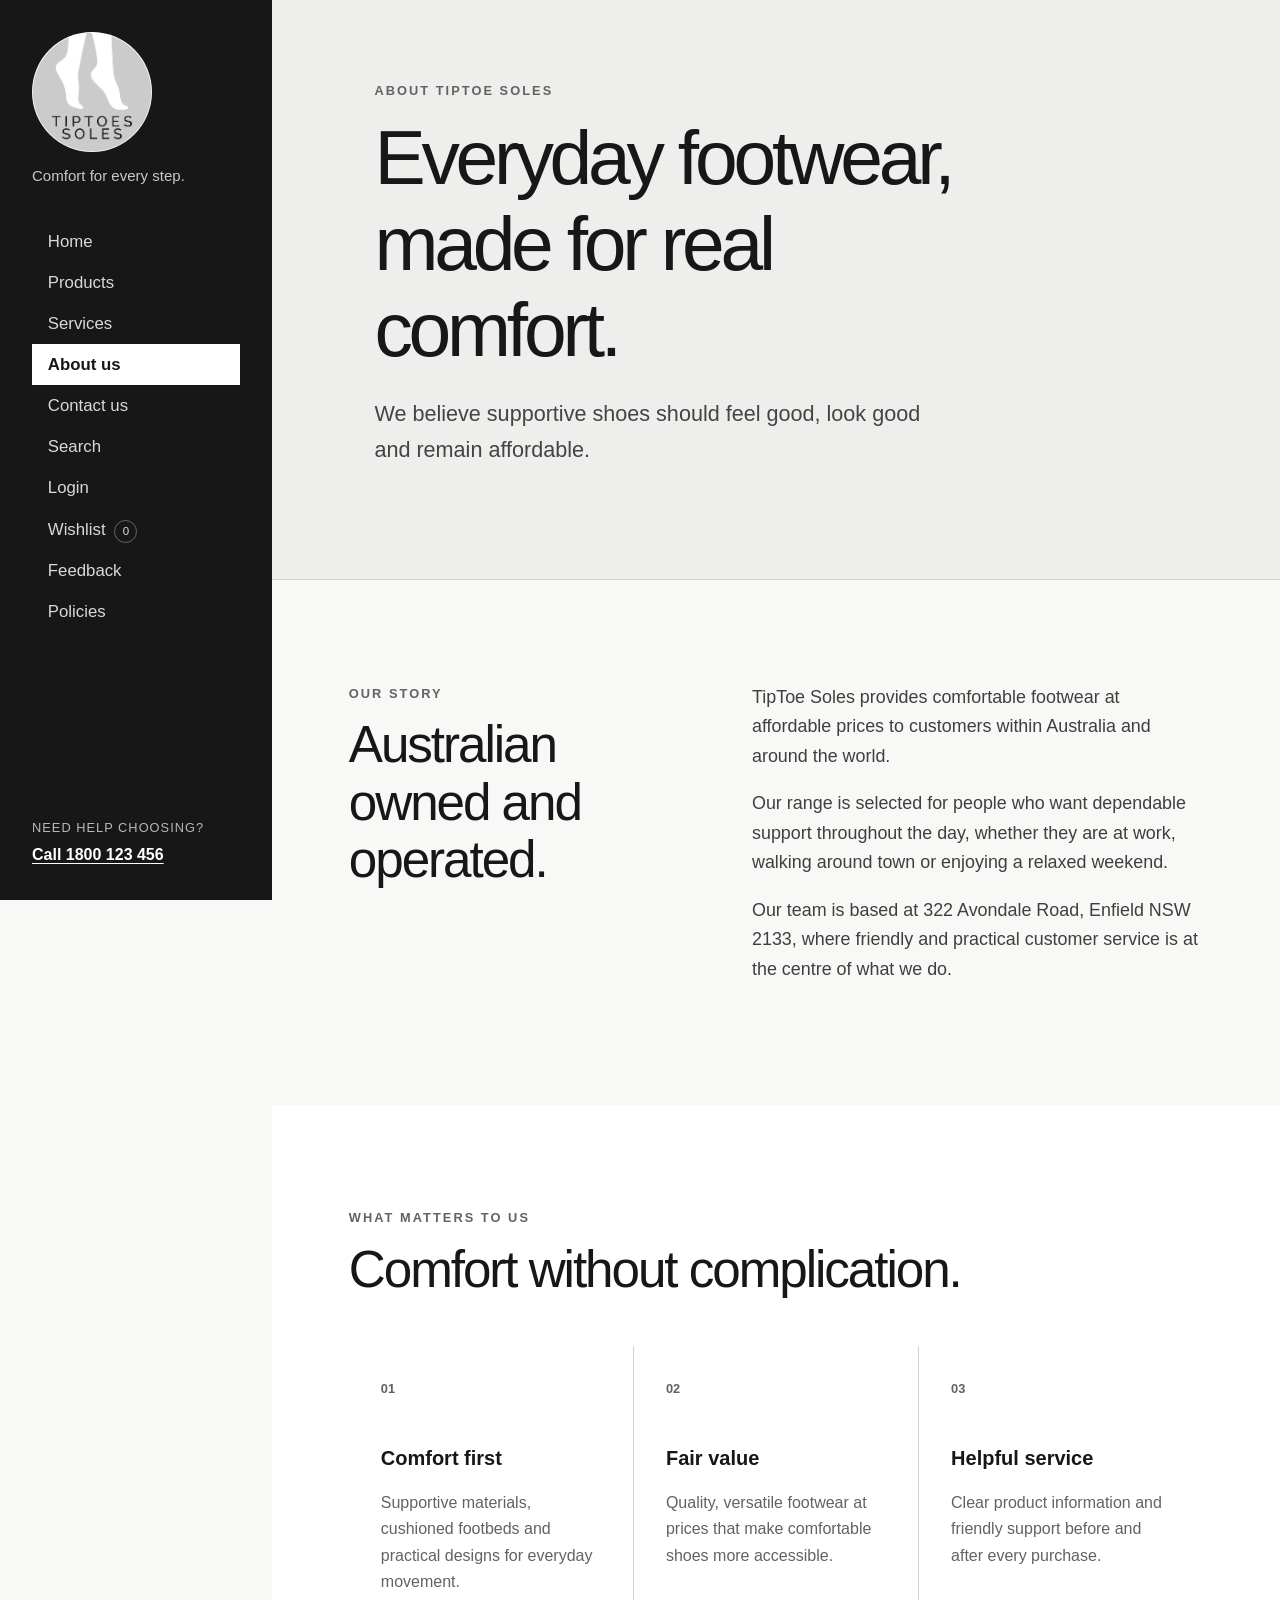
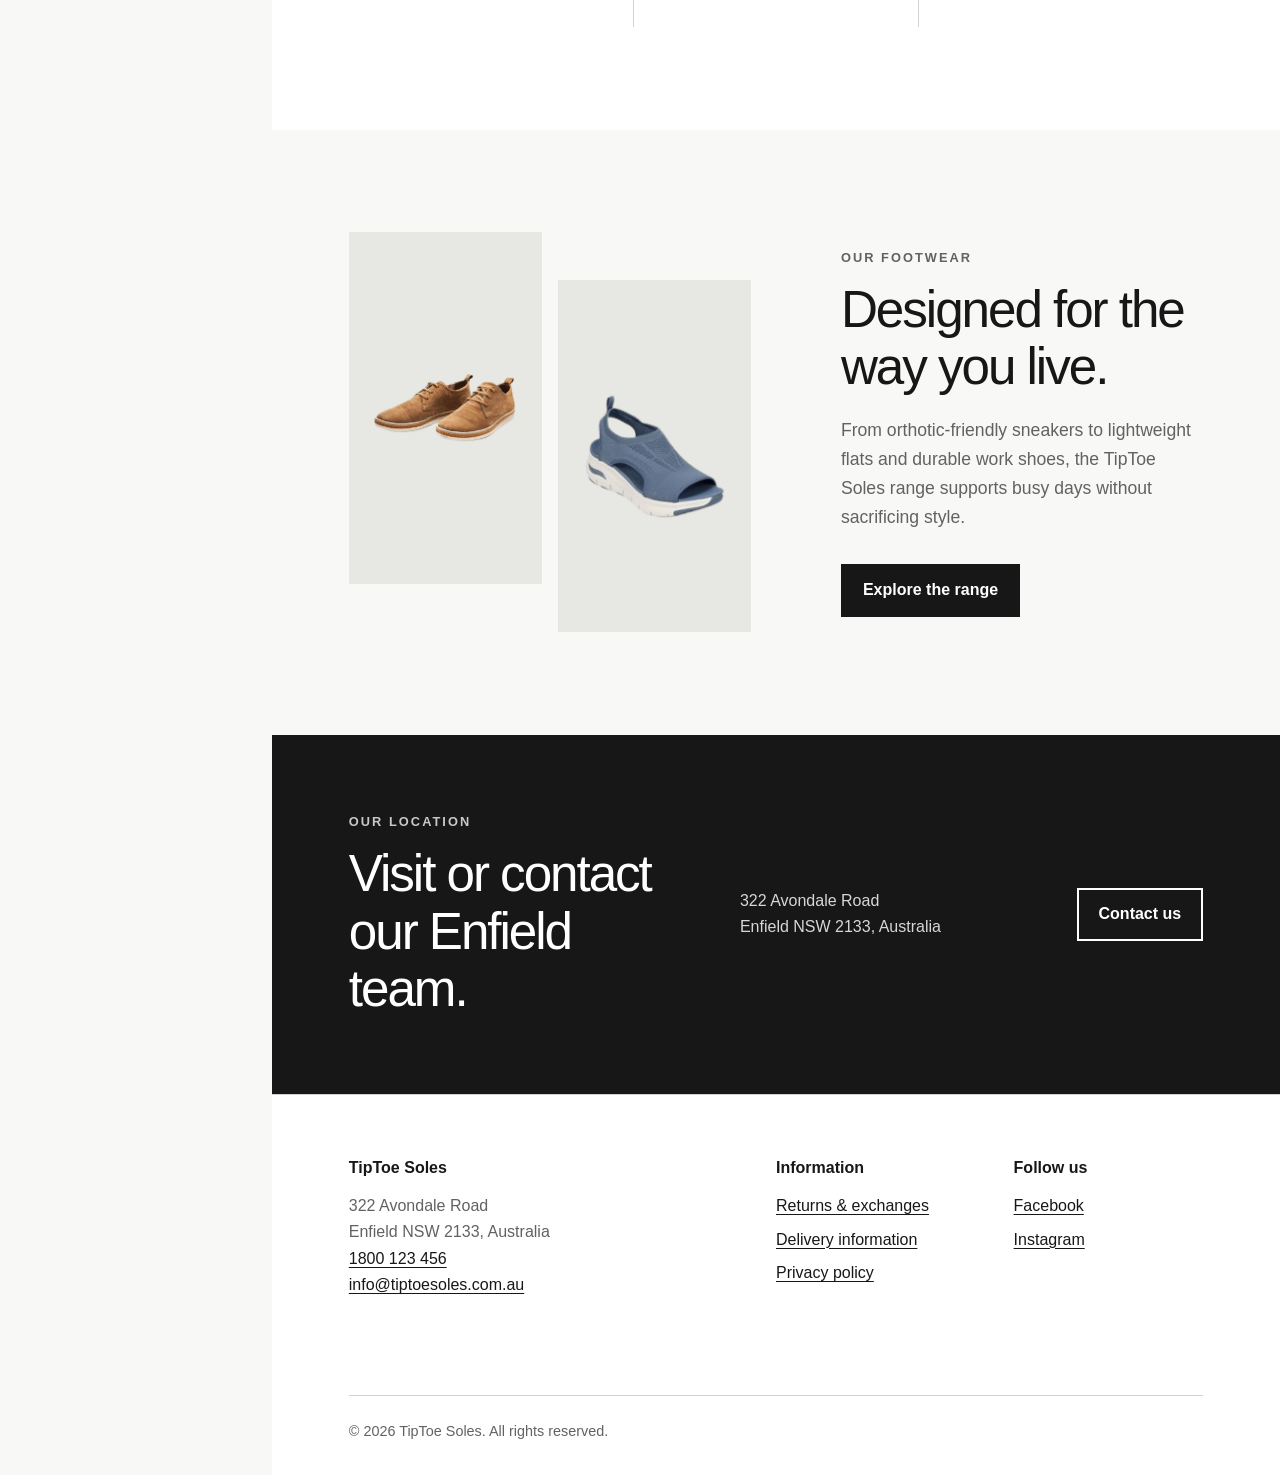
==== commit 3178ead8: "hero" ====
--- a/about.html
+++ b/about.html
@@ -1,13 +1,16 @@
 <!doctype html>
 <html lang="en-AU">
+
 <head>
   <meta charset="utf-8">
   <meta name="viewport" content="width=device-width, initial-scale=1">
-  <meta name="description" content="Learn about TipToe Soles, an Australian owned and operated comfort footwear company.">
+  <meta name="description"
+    content="Learn about TipToe Soles, an Australian owned and operated comfort footwear company.">
   <title>About Us | TipToe Soles</title>
   <link rel="stylesheet" href="styles.css">
   <script src="site.js" defer></script>
 </head>
+
 <body>
   <a class="skip-link" href="#main-content">Skip to main content</a>
 
@@ -18,7 +21,8 @@
           <img src="images/TipToe Soles_Logo_colour.png" alt="TipToe Soles">
         </a>
         <p class="brand-line">Comfort for every step.</p>
-        <button class="menu-toggle" type="button" aria-expanded="false" aria-controls="primary-menu" aria-label="Open menu">
+        <button class="menu-toggle" type="button" aria-expanded="false" aria-controls="primary-menu"
+          aria-label="Open menu">
           <span class="menu-icon" aria-hidden="true"></span>
         </button>
       </div>
@@ -56,9 +60,12 @@
             <h2 id="story-heading">Australian owned and operated.</h2>
           </div>
           <div class="prose">
-            <p>TipToe Soles provides comfortable footwear at affordable prices to customers within Australia and around the world.</p>
-            <p>Our range is selected for people who want dependable support throughout the day, whether they are at work, walking around town or enjoying a relaxed weekend.</p>
-            <p>Our team is based at 322 Avondale Road, Enfield NSW 2133, where friendly and practical customer service is at the centre of what we do.</p>
+            <p>TipToe Soles provides comfortable footwear at affordable prices to customers within Australia and around
+              the world.</p>
+            <p>Our range is selected for people who want dependable support throughout the day, whether they are at
+              work, walking around town or enjoying a relaxed weekend.</p>
+            <p>Our team is based at 322 Avondale Road, Enfield NSW 2133, where friendly and practical customer service
+              is at the centre of what we do.</p>
           </div>
         </section>
 
@@ -92,7 +99,8 @@
           <div>
             <p class="eyebrow">Our footwear</p>
             <h2 id="footwear-heading">Designed for the way you live.</h2>
-            <p>From orthotic-friendly sneakers to lightweight flats and durable work shoes, the TipToe Soles range supports busy days without sacrificing style.</p>
+            <p>From orthotic-friendly sneakers to lightweight flats and durable work shoes, the TipToe Soles range
+              supports busy days without sacrificing style.</p>
             <a class="button button-primary" href="products.html">Explore the range</a>
           </div>
         </section>
@@ -111,7 +119,8 @@
         <div>
           <h2>TipToe Soles</h2>
           <address>322 Avondale Road<br>Enfield NSW 2133, Australia</address>
-          <p><a href="tel:1800123456">1800 123 456</a><br><a href="mailto:info@tiptoesoles.com.au">info@tiptoesoles.com.au</a></p>
+          <p><a href="tel:1800123456">1800 123 456</a><br><a
+              href="mailto:info@tiptoesoles.com.au">info@tiptoesoles.com.au</a></p>
         </div>
         <div>
           <h2>Information</h2>
@@ -133,4 +142,5 @@
     </div>
   </div>
 </body>
-</html>
+
+</html>
--- a/styles.css
+++ b/styles.css
@@ -501,7 +501,7 @@
 }
 
 .page-hero {
-  padding: clamp(5rem, 11vw, 10rem) clamp(2rem, 8vw, 8rem);
+  padding: clamp(5rem, 11vw, 4rem) clamp(2rem, 8vw, 8rem);
   border-bottom: 1px solid var(--line);
   background: var(--mist);
 }
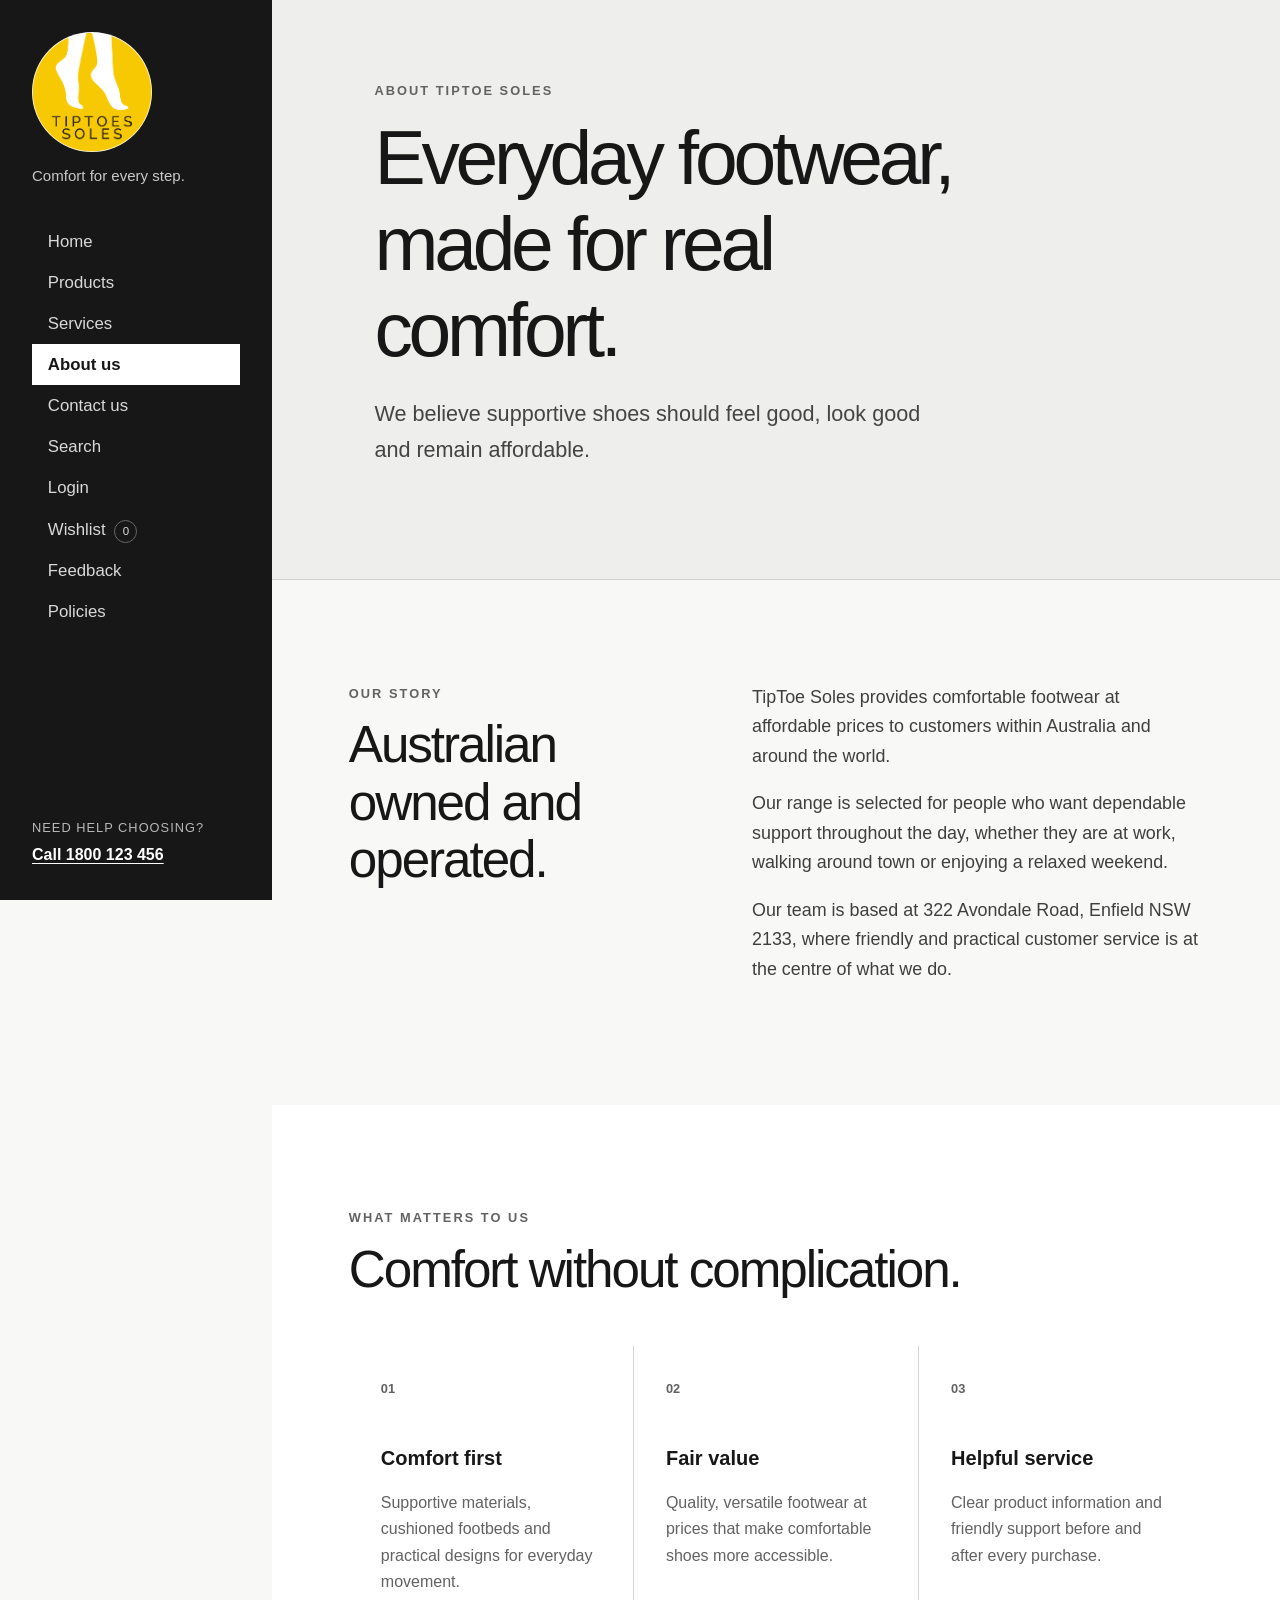
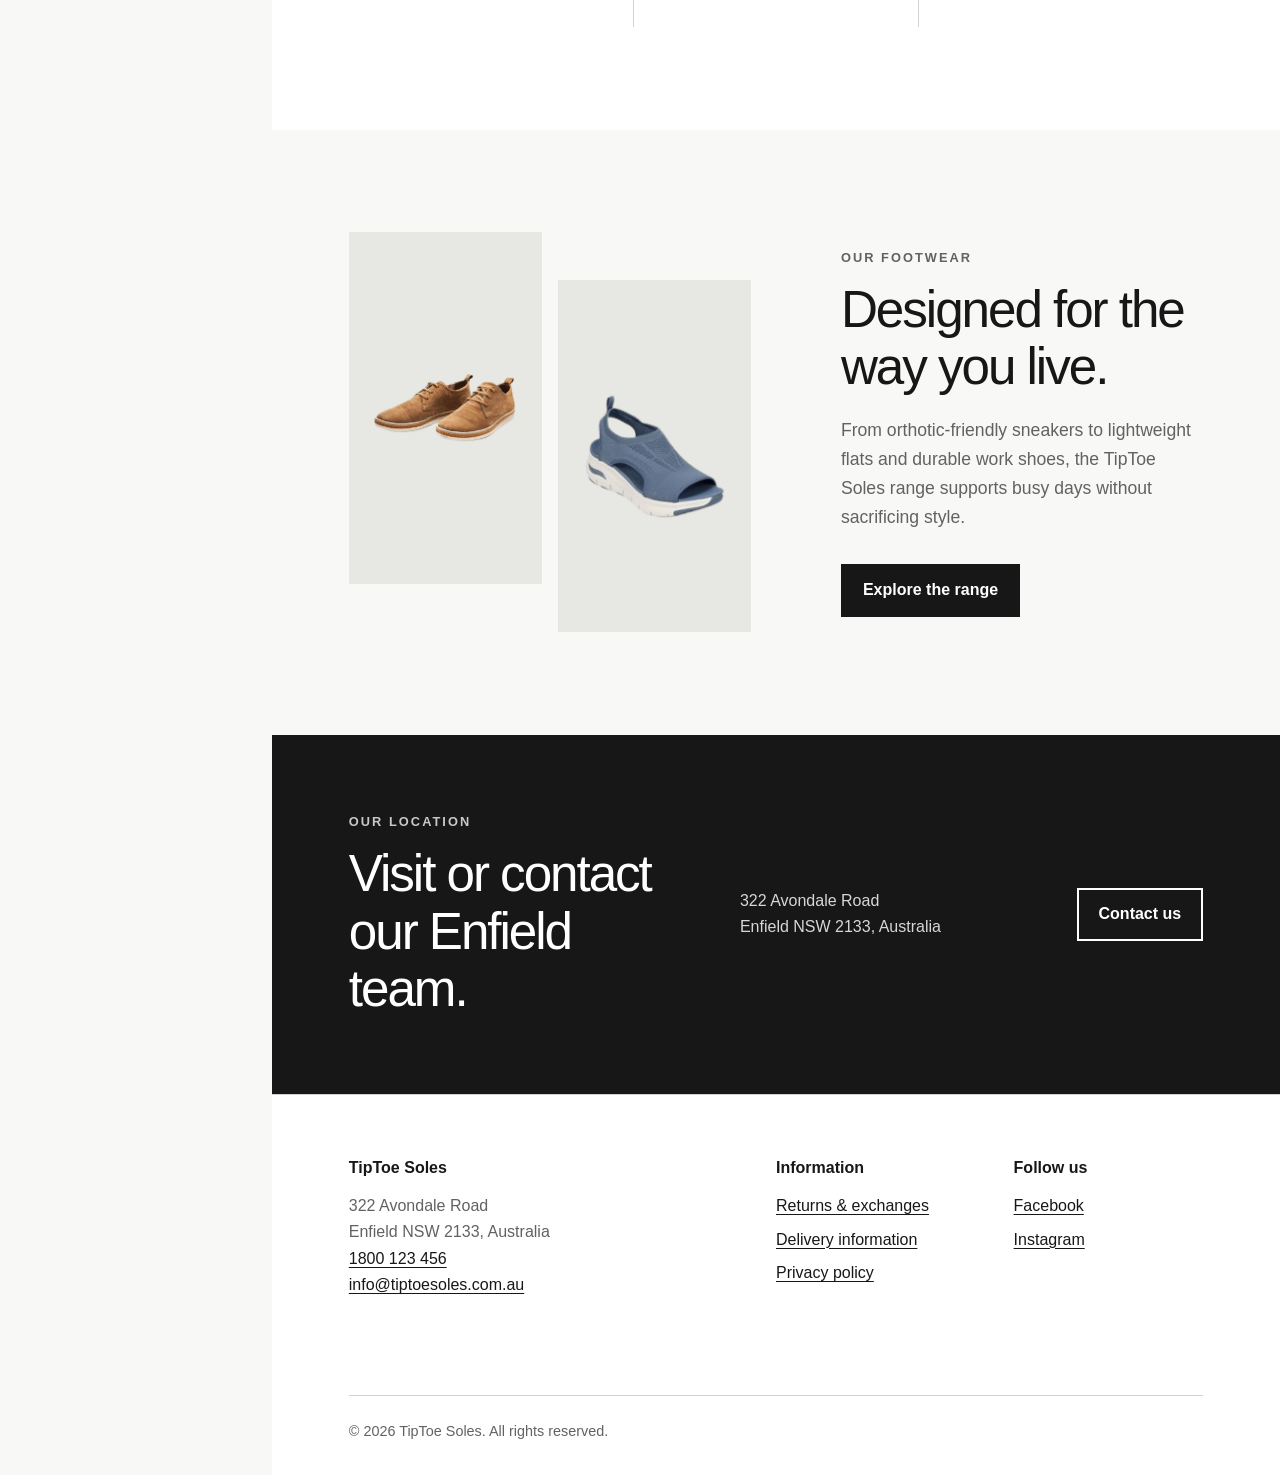
==== commit 5c2b5421: "html" ====
--- a/about.html
+++ b/about.html
@@ -18,7 +18,7 @@
     <header class="site-header">
       <div class="header-top">
         <a class="brand" href="index.html" aria-label="TipToe Soles home">
-          <img src="images/TipToe Soles_Logo_colour.png" alt="TipToe Soles">
+          <img src="images/TipToe_Soles_Logo_colour.png" alt="TipToe Soles">
         </a>
         <p class="brand-line">Comfort for every step.</p>
         <button class="menu-toggle" type="button" aria-expanded="false" aria-controls="primary-menu"
@@ -93,8 +93,8 @@
 
         <section class="about-feature" aria-labelledby="footwear-heading">
           <div class="about-image-grid">
-            <img src="images/Gary Tan.png" alt="Gary Tan men's leather comfort shoe">
-            <img src="images/Clancy Blue.png" alt="Clancy Blue women's ventilated comfort sandal">
+            <img src="images/Gary_Tan.png" alt="Gary Tan men's leather comfort shoe">
+            <img src="images/Clancy_Blue.png" alt="Clancy Blue women's ventilated comfort sandal">
           </div>
           <div>
             <p class="eyebrow">Our footwear</p>
--- a/styles.css
+++ b/styles.css
@@ -136,7 +136,7 @@
   width: 100%;
   height: auto;
   border-radius: 50%;
-  filter: grayscale(1) contrast(1.1);
+  /* filter: grayscale(1) contrast(1.1); */
 }
 
 .brand-line {
@@ -1504,3 +1504,14 @@
     transition: none;
   }
 }
+
+/* Full product information */
+.product-details { margin: 0 0 1.25rem; }
+.product-details summary { cursor: pointer; font-weight: 700; padding: .6rem 0; }
+.product-details h3 { font-size: 1rem; margin: 1rem 0 .5rem; }
+.product-details ul { padding-left: 1.25rem; }
+.product-details li { margin-bottom: .4rem; }
+.product-details dl { margin: 0; }
+.product-details dl > div { padding: .4rem 0; border-bottom: 1px solid #ddd; }
+.product-details dt { font-weight: 600; }
+.product-details dd { margin: 0; }
